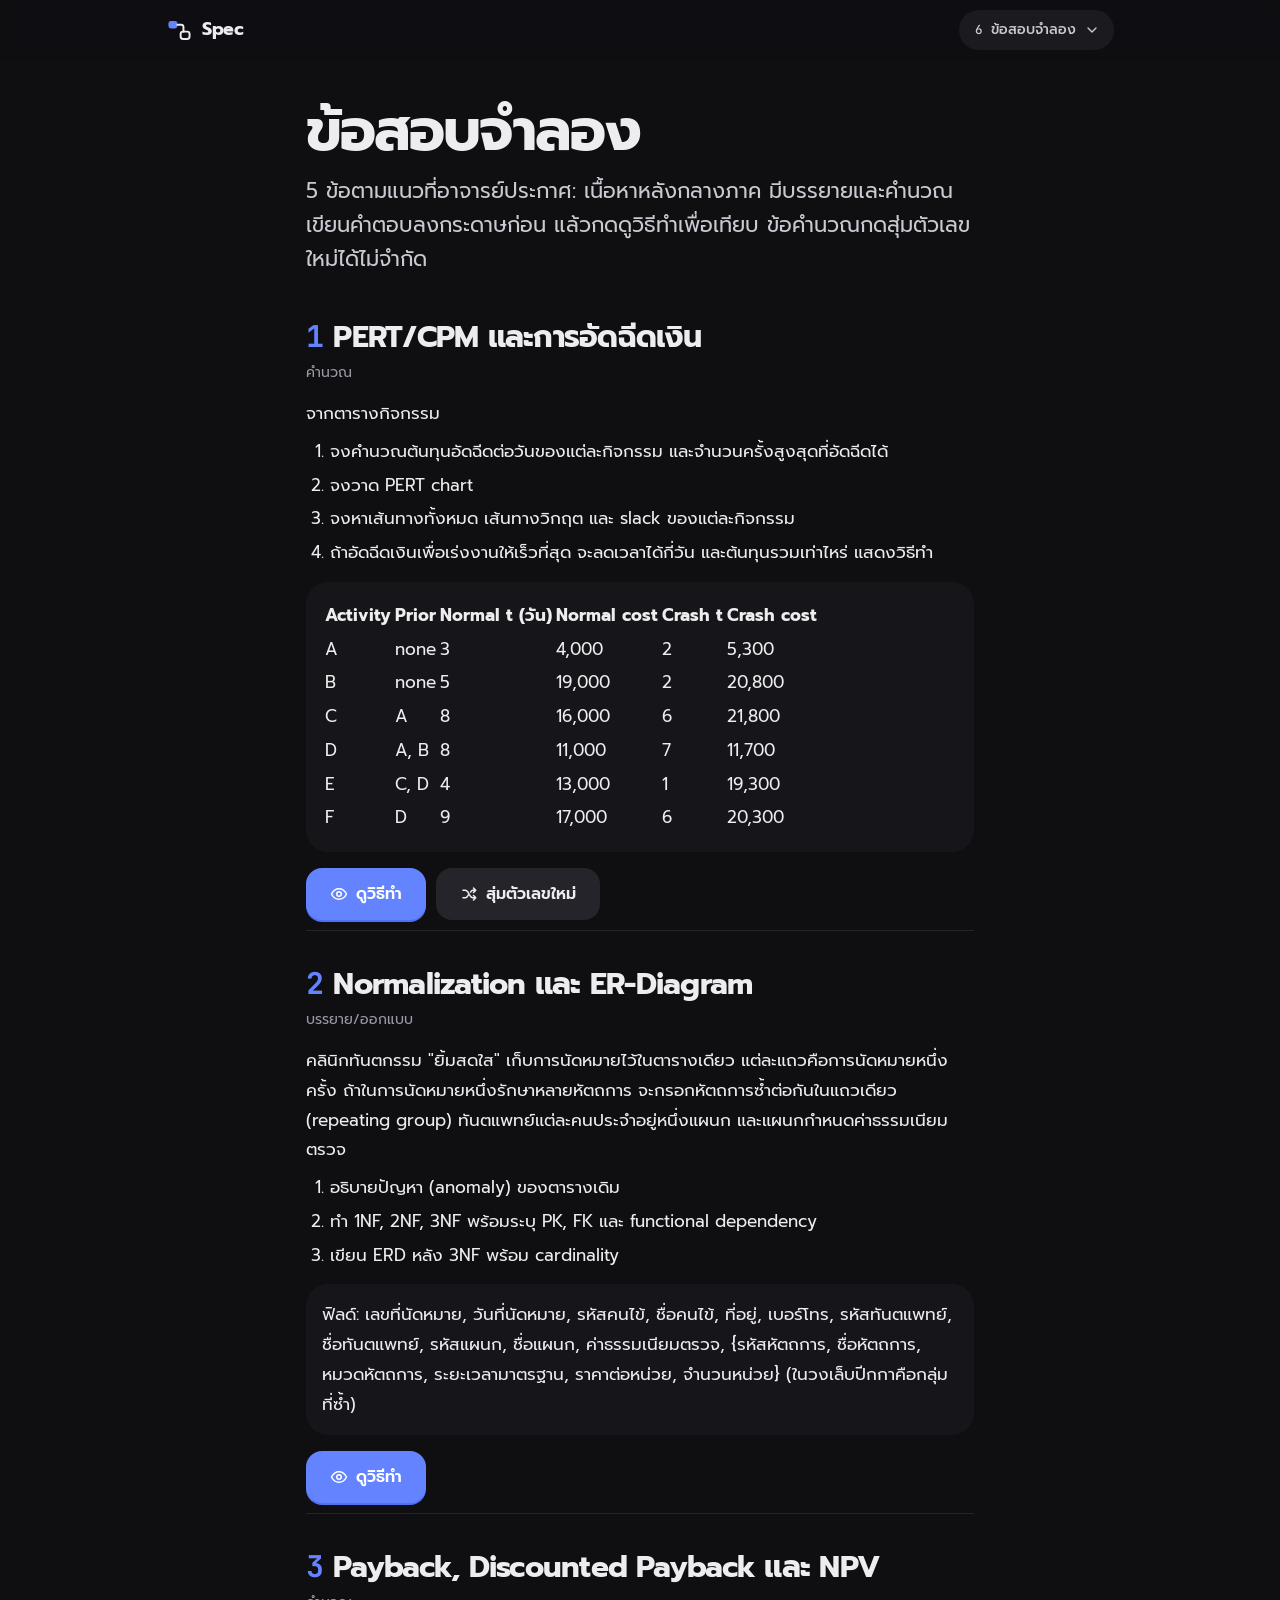
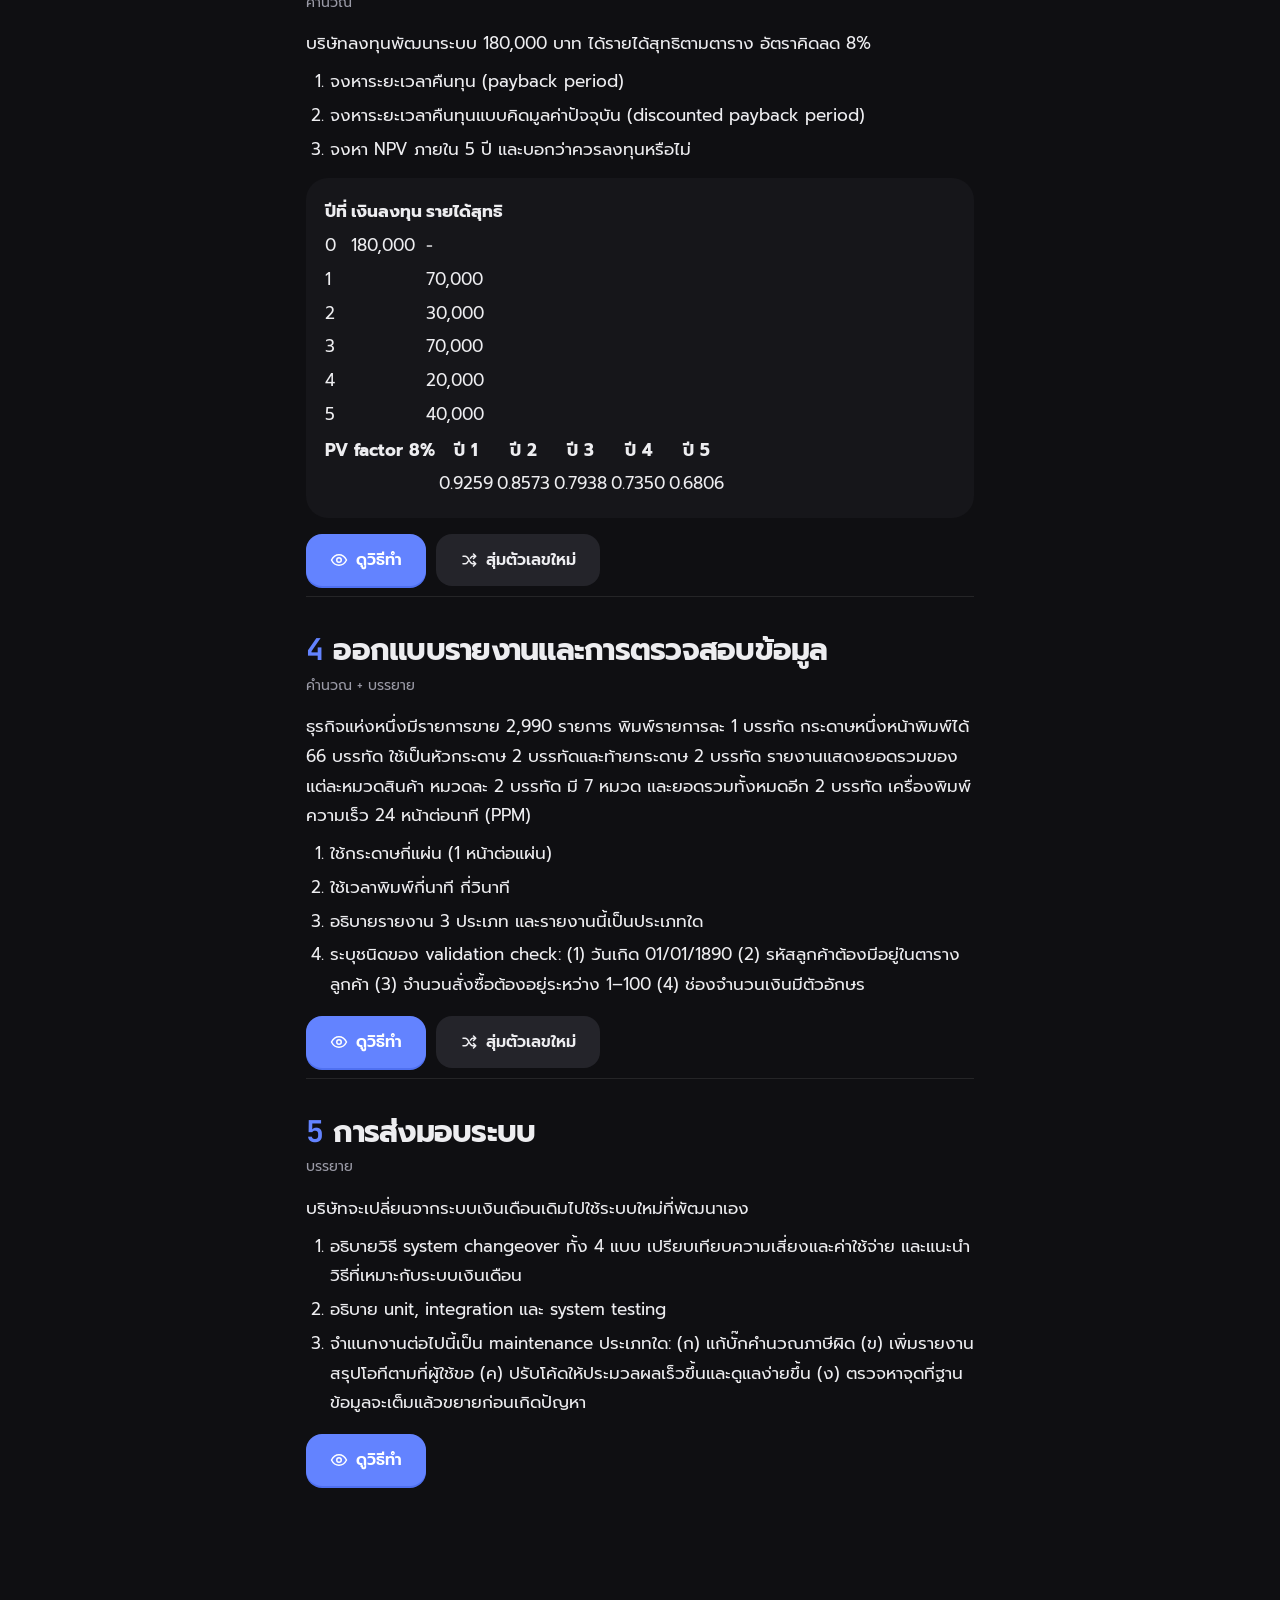
==== exam.html @ 09eeddda "Spec: SA&D final review site" ====
<!doctype html>
<html lang="th" data-theme="dark">
<head>
<meta charset="utf-8">
<link rel="icon" href="favicon.svg" type="image/svg+xml">
<meta name="viewport" content="width=device-width, initial-scale=1, viewport-fit=cover">
<title>ข้อสอบจำลอง | Spec</title>
<meta name="theme-color" content="#0F0F12">
<link rel="preconnect" href="https://fonts.googleapis.com">
<link rel="preconnect" href="https://fonts.gstatic.com" crossorigin>
<link rel="stylesheet" href="https://fonts.googleapis.com/css2?family=Prompt:wght@400;500;600;700&family=JetBrains+Mono:wght@400;500;600;700&display=swap">
<link rel="stylesheet" href="assets/core.css">
<link rel="stylesheet" href="assets/plan.css">
<style>
  .xq { max-width: var(--col); margin: 0 auto; padding: 34px 0 10px; border-top: 1px solid var(--line); }
  .xq:first-of-type { border-top: 0; }
  .xq h2 { font-size: clamp(24px, 4vw, 30px); letter-spacing: -.025em; margin: 0 0 4px; line-height: 1.25; }
  .xq h2 .num { color: var(--accent); font-family: var(--mono); margin-right: 10px; }
  .xq .pts { color: var(--muted); font-size: 14px; }
  .xq .prompt { font-size: 17px; line-height: 1.75; margin: 14px 0; }
  .xq .prompt ol { padding-left: 1.4em; margin: 8px 0; } .xq .prompt li { margin: 4px 0; }
  .xq .given { background: var(--band); border-radius: 22px; padding: 16px; margin: 14px 0; }
  .xq .bar2 { display: flex; flex-wrap: wrap; gap: 10px; margin-top: 16px; }
  .xq .work .ln.h { color: var(--accent); font-weight: 700; margin-top: 8px; }
</style>
</head>
<body>
<main class="col">
  <header class="head">
    <h1>ข้อสอบจำลอง</h1>
    <p class="lede">5 ข้อตามแนวที่อาจารย์ประกาศ: เนื้อหาหลังกลางภาค มีบรรยายและคำนวณ เขียนคำตอบลงกระดาษก่อน แล้วกดดูวิธีทำเพื่อเทียบ ข้อคำนวณกดสุ่มตัวเลขใหม่ได้ไม่จำกัด</p>
  </header>
  <div id="qs"></div>
</main>
<script src="assets/core.js"></script>
<script src="exam.js"></script>
</body>
</html>
---- assets/core.css ----
/* Hop: shared design system. One reading column, figures on a soft band, colour = meaning (each concept keeps one hue everywhere). */
:root {
  --bg: #FBFBFA; --surface: #F1F1EF; --surface-2: #E7E7E4; --band: #F3F3F1; --ink: #141418; --ink-2: #3B3B44; --muted: #6E6E78; --line: rgba(20,20,24,.10); --line-2: rgba(20,20,24,.18);
  --accent: #2F5BEA; --accent-press: #2549C4; --on-accent: #fff; --accent-soft: rgba(47,91,234,.12);
  /* meaning colours: net/blue, sub/amber, host/green, violet, rose, teal */
  --c-blue: #2F5BEA;  --c-blue-s: #E3EAFD;
  --c-amber: #C76A00; --c-amber-s: #FCEBD6;
  --c-green: #12855A; --c-green-s: #DCF2E7;
  --c-violet: #7A45D8; --c-violet-s: #EEE5FC;
  --c-rose: #D0344F; --c-rose-s: #FCE3E7;
  --c-teal: #0C7F91; --c-teal-s: #D9F0F3;
  --good: #12855A; --good-soft: #DCF2E7; --bad: #C2331D; --bad-soft: #FCE6E1;
  --font: "Prompt", "Noto Sans Thai", "Leelawadee UI", system-ui, sans-serif;
  --mono: "JetBrains Mono", ui-monospace, "SF Mono", Consolas, monospace;
  --ease: cubic-bezier(.23,1,.32,1); --ease-io: cubic-bezier(.77,0,.175,1); --drawer: cubic-bezier(.32,.72,0,1);
  --col: 700px; --wide: 980px; --r: 20px;
  color-scheme: light;
}
:root:not([data-theme="light"]) {
  --bg: #0F0F12; --surface: #1A1A1F; --surface-2: #24242A; --band: #16161A; --ink: #EDEDF0; --ink-2: #C9C9D1; --muted: #9A9AA6; --line: rgba(255,255,255,.09); --line-2: rgba(255,255,255,.18);
  --accent: #6383FF; --accent-press: #4F70F0; --accent-soft: rgba(99,131,255,.16);
  --c-blue: #7593FF;  --c-blue-s: rgba(117,147,255,.16);
  --c-amber: #F2A33C; --c-amber-s: rgba(242,163,60,.16);
  --c-green: #4CCB8E; --c-green-s: rgba(76,203,142,.15);
  --c-violet: #B08CFF; --c-violet-s: rgba(176,140,255,.16);
  --c-rose: #FF7C92; --c-rose-s: rgba(255,124,146,.15);
  --c-teal: #45C6D8; --c-teal-s: rgba(69,198,216,.15);
  --good: #4CCB8E; --good-soft: rgba(76,203,142,.14); --bad: #F2846F; --bad-soft: rgba(242,132,111,.14);
  color-scheme: dark; }
:root[data-theme="dark"] {
  --bg: #0F0F12; --surface: #1A1A1F; --surface-2: #24242A; --band: #16161A; --ink: #EDEDF0; --ink-2: #C9C9D1; --muted: #9A9AA6; --line: rgba(255,255,255,.09); --line-2: rgba(255,255,255,.18);
  --accent: #6383FF; --accent-press: #4F70F0; --accent-soft: rgba(99,131,255,.16);
  --c-blue: #7593FF;  --c-blue-s: rgba(117,147,255,.16);
  --c-amber: #F2A33C; --c-amber-s: rgba(242,163,60,.16);
  --c-green: #4CCB8E; --c-green-s: rgba(76,203,142,.15);
  --c-violet: #B08CFF; --c-violet-s: rgba(176,140,255,.16);
  --c-rose: #FF7C92; --c-rose-s: rgba(255,124,146,.15);
  --c-teal: #45C6D8; --c-teal-s: rgba(69,198,216,.15);
  --good: #4CCB8E; --good-soft: rgba(76,203,142,.14); --bad: #F2846F; --bad-soft: rgba(242,132,111,.14);
  color-scheme: dark; }

* { box-sizing: border-box; }
html { -webkit-tap-highlight-color: transparent; -webkit-text-size-adjust: 100%; scroll-padding-top: 76px; }
body { margin: 0; background: var(--bg); color: var(--ink); font: 400 17px/1.75 var(--font); overflow-x: hidden; }
button { font: inherit; color: inherit; background: none; border: 0; padding: 0; cursor: pointer; -webkit-user-select: none; user-select: none; touch-action: manipulation; }
a { color: var(--accent); text-decoration: none; }
:focus-visible { outline: 2px solid var(--accent); outline-offset: 2px; border-radius: 8px; }
[hidden] { display: none !important; }
b, strong { font-weight: 600; }
.mono, code { font-family: var(--mono); font-size: .9em; }
code { background: var(--surface); padding: .1em .4em; border-radius: 6px; }
svg text { font-family: var(--font); }

/* top bar */
.bar { position: sticky; top: 0; z-index: 30; background: color-mix(in srgb, var(--bg) 84%, transparent); backdrop-filter: saturate(170%) blur(16px); -webkit-backdrop-filter: saturate(170%) blur(16px); border-bottom: 1px solid transparent; transition: border-color 200ms ease; padding-top: env(safe-area-inset-top, 0px); }
.bar.scrolled { border-bottom-color: var(--line); }
.bar-in { max-width: var(--wide); margin: 0 auto; height: 60px; padding: 0 16px; display: flex; align-items: center; gap: 10px; }
.brand { display: flex; align-items: center; gap: 10px; font-weight: 700; font-size: 18px; letter-spacing: -.02em; color: var(--ink); margin-right: auto; }
.brand svg { width: 26px; height: 26px; }
.chap-pill { height: 40px; padding: 0 14px 0 16px; border-radius: 999px; background: var(--surface); font-size: 14px; font-weight: 500; display: inline-flex; align-items: center; gap: 8px; color: var(--ink-2); }
.chap-pill svg { width: 16px; height: 16px; }
.iconbtn { width: 40px; height: 40px; border-radius: 999px; display: grid; place-items: center; color: var(--muted); flex: none; }
.iconbtn svg { width: 20px; height: 20px; }
.progress { position: absolute; left: 0; bottom: -1px; height: 2px; background: var(--accent); width: 0; transform-origin: left; }

/* chapter menu (drops from bar) */
.menu { position: fixed; inset: 0; z-index: 40; pointer-events: none; }
.menu .scrim { position: absolute; inset: 0; background: rgba(10,10,14,.32); opacity: 0; transition: opacity 220ms ease; }
.menu .panel { position: absolute; right: max(16px, calc((100vw - var(--wide)) / 2 + 16px)); top: calc(env(safe-area-inset-top, 0px) + 64px); width: min(380px, calc(100vw - 32px)); background: var(--bg); border-radius: 22px; padding: 8px; box-shadow: 0 24px 60px rgba(0,0,0,.18), 0 0 0 1px var(--line); transform-origin: top right; transform: scale(.96) translateY(-6px); opacity: 0; transition: transform 220ms var(--ease), opacity 160ms ease; max-height: calc(100vh - 90px); overflow: auto; }
.menu.open { pointer-events: auto; }
.menu.open .scrim { opacity: 1; }
.menu.open .panel { transform: none; opacity: 1; }
.menu a { display: grid; grid-template-columns: 36px 1fr; gap: 12px; align-items: center; padding: 10px 12px; border-radius: 14px; color: var(--ink); }
.menu a .n { width: 36px; height: 36px; border-radius: 11px; display: grid; place-items: center; font: 600 14px var(--mono); background: var(--surface); color: var(--ink-2); }
.menu a .t { font-weight: 600; font-size: 15px; line-height: 1.3; }
.menu a .s { font-size: 13px; color: var(--muted); line-height: 1.35; }
.menu a[aria-current="page"] { background: var(--accent-soft); }
.menu a[aria-current="page"] .n { background: var(--accent); color: #fff; }
@media (hover: hover) and (pointer: fine) { .menu a:hover { background: var(--surface); } .iconbtn:hover { background: var(--surface); color: var(--ink); } }

/* page */
main { padding: 0 16px 160px; }
.col { max-width: var(--col); margin-left: auto; margin-right: auto; }
.wide { max-width: var(--wide); margin-left: auto; margin-right: auto; }
.head { padding: 40px 0 8px; }
.head h1 { font-size: clamp(36px, 7vw, 58px); line-height: 1.04; letter-spacing: -.035em; margin: 0 0 14px; font-weight: 700; text-wrap: balance; }
.head .lede { font-size: clamp(18px, 2.4vw, 21px); line-height: 1.6; color: var(--ink-2); margin: 0; max-width: 36em; text-wrap: pretty; }

section.idea { padding: 56px 0 8px; }
section.idea + section.idea { border-top: 1px solid var(--line); margin-top: 48px; }
.idea h2 { font-size: clamp(26px, 4.4vw, 34px); line-height: 1.18; letter-spacing: -.025em; margin: 0 0 6px; font-weight: 700; text-wrap: balance; }
.idea h2 .en { display: block; font: 500 15px/1.4 var(--mono); color: var(--muted); letter-spacing: 0; margin-top: 6px; }
.idea p { margin: 14px 0; text-wrap: pretty; }
.idea .key { font-size: clamp(20px, 2.8vw, 23px); line-height: 1.55; font-weight: 500; color: var(--ink); margin: 18px 0; letter-spacing: -.01em; }
.idea ul, .idea ol { padding-left: 1.3em; margin: 12px 0; }
.idea li { margin: 6px 0; }
.idea h3 { font-size: 20px; letter-spacing: -.015em; margin: 32px 0 4px; }

/* inline concept term: dotted underline in its meaning colour, tap opens the concept sheet */
.term { display: inline; font-weight: 600; color: var(--tc, var(--ink)); background: linear-gradient(to right, currentColor 40%, transparent 0) left bottom / 5px 1.5px repeat-x; padding-bottom: 1px; border-radius: 3px; cursor: pointer; -webkit-user-select: text; user-select: text; text-align: inherit; line-height: inherit; }
.term:active { background-color: var(--tcs, var(--surface)); }
@media (hover: hover) and (pointer: fine) { .term:hover { background-color: var(--tcs, var(--surface)); } }
.t-blue { --tc: var(--c-blue); --tcs: var(--c-blue-s); } .t-amber { --tc: var(--c-amber); --tcs: var(--c-amber-s); } .t-green { --tc: var(--c-green); --tcs: var(--c-green-s); }
.t-violet { --tc: var(--c-violet); --tcs: var(--c-violet-s); } .t-rose { --tc: var(--c-rose); --tcs: var(--c-rose-s); } .t-teal { --tc: var(--c-teal); --tcs: var(--c-teal-s); } .t-ink { --tc: var(--ink); --tcs: var(--surface); }

/* key formula: large, tokens coloured + tappable, left accent rule */
.eq { margin: 26px 0; padding: 6px 0 6px 20px; border-left: 3px solid var(--accent); font: 500 clamp(21px, 3.6vw, 28px)/1.5 var(--mono); letter-spacing: -.01em; overflow-x: auto; scrollbar-width: none; }
.eq::-webkit-scrollbar { display: none; }
.eq .tok { font: inherit; color: var(--tc); padding: 0 .12em; border-radius: 8px; background: var(--tcs); white-space: nowrap; }
.eq .op { color: var(--muted); }
.legend { display: grid; gap: 8px; margin: -8px 0 24px 23px; }
.legend button { display: grid; grid-template-columns: auto 1fr; gap: 12px; align-items: baseline; text-align: left; font-size: 15px; line-height: 1.5; color: var(--ink-2); }
.legend button b { font: 600 15px var(--mono); color: var(--tc); min-width: 3.2em; }

/* figure band */
.fig { margin: 30px auto; background: var(--band); border-radius: 28px; padding: 22px; position: relative; max-width: var(--wide); }
.fig.in-col { max-width: var(--col); }
.fig svg { display: block; width: 100%; height: auto; overflow: visible; }
.fig .ctrls { display: flex; flex-wrap: wrap; gap: 10px 14px; align-items: center; margin-top: 16px; }
.fig .readout { font: 500 15px/1.6 var(--mono); color: var(--ink-2); }
.fig .say { font-size: 17px; line-height: 1.6; margin: 14px 2px 0; min-height: 3.2em; color: var(--ink); text-wrap: pretty; }
.fig .say b { color: var(--tc, var(--ink)); }
.idea .fig:not(.in-col) { width: min(var(--wide), calc(100vw - 32px)); margin-left: calc((100% - min(var(--wide), 100vw - 32px)) / 2); }
@media (max-width: 560px) { .fig, .idea .fig:not(.in-col) { width: auto; margin-left: -16px; margin-right: -16px; border-radius: 0; padding: 18px 16px; } }

/* controls */
.btn { height: 52px; padding: 0 24px; border-radius: 16px; font-weight: 600; font-size: 16px; background: var(--surface-2); display: inline-flex; align-items: center; justify-content: center; gap: 8px; transition: transform 140ms var(--ease), background-color 160ms ease; }
.btn:active { transform: scale(.97); }
.btn svg { width: 18px; height: 18px; flex: none; }
.btn { white-space: nowrap; }
.btn.primary { background: var(--accent); color: var(--on-accent); box-shadow: 0 2px 0 var(--accent-press); }
.btn.small { height: 42px; padding: 0 16px; font-size: 14px; border-radius: 13px; }
.btn.ghost { background: transparent; color: var(--muted); }
.btn[disabled] { opacity: .4; pointer-events: none; }
.seg { display: inline-flex; background: var(--surface-2); border-radius: 14px; padding: 4px; gap: 2px; position: relative; }
.seg button { height: 38px; padding: 0 14px; border-radius: 10px; font-size: 14px; font-weight: 600; color: var(--muted); transition: color 160ms ease, background-color 160ms ease; white-space: nowrap; }
.seg button[aria-pressed="true"] { background: var(--bg); color: var(--ink); box-shadow: 0 1px 3px rgba(0,0,0,.08); }
.slider { -webkit-appearance: none; appearance: none; height: 44px; background: transparent; flex: 1; min-width: 160px; touch-action: pan-y; --p: 50%; }
.slider::-webkit-slider-runnable-track { height: 8px; border-radius: 99px; background: linear-gradient(to right, var(--accent) var(--p), var(--surface-2) var(--p)); }
.slider::-moz-range-track { height: 8px; border-radius: 99px; background: linear-gradient(to right, var(--accent) var(--p), var(--surface-2) var(--p)); }
.slider::-webkit-slider-thumb { -webkit-appearance: none; width: 30px; height: 30px; margin-top: -11px; border-radius: 50%; background: #fff; box-shadow: 0 1px 4px rgba(0,0,0,.25), 0 0 0 1px rgba(0,0,0,.05); }
.slider::-moz-range-thumb { width: 30px; height: 30px; border: 0; border-radius: 50%; background: #fff; box-shadow: 0 1px 4px rgba(0,0,0,.25); }
.field { height: 50px; border-radius: 14px; border: 1.5px solid var(--line-2); background: var(--bg); padding: 0 14px; font: 500 17px var(--mono); color: var(--ink); width: 100%; min-width: 0; transition: border-color 150ms ease, background-color 150ms ease; }
.field:focus { outline: none; border-color: var(--accent); }
.field.ok { border-color: var(--good); background: var(--good-soft); }
.field.no { border-color: var(--bad); background: var(--bad-soft); }

/* scrubber: a timeline whose stops are named events, drag or play */
.scrub { margin-top: 18px; user-select: none; -webkit-user-select: none; }
.scrub .row { display: flex; align-items: center; gap: 14px; }
.scrub .play { width: 48px; height: 48px; border-radius: 50%; background: var(--ink); color: var(--bg); display: grid; place-items: center; flex: none; transition: transform 140ms var(--ease); }
.scrub .play:active { transform: scale(.94); }
.scrub .play svg { width: 18px; height: 18px; }
.scrub .track { position: relative; flex: 1; height: 48px; touch-action: none; cursor: pointer; }
.scrub .rail { position: absolute; left: 0; right: 0; top: 50%; height: 6px; margin-top: -3px; border-radius: 99px; background: var(--surface-2); }
.scrub .fill { position: absolute; left: 0; top: 50%; height: 6px; margin-top: -3px; border-radius: 99px; background: var(--ink); width: 0; }
.scrub .stop { position: absolute; top: 50%; width: 12px; height: 12px; margin: -6px 0 0 -6px; border-radius: 50%; background: var(--bg); box-shadow: inset 0 0 0 2px var(--line-2); transition: box-shadow 160ms ease, background-color 160ms ease; }
.scrub .stop.past { background: var(--ink); box-shadow: none; }
.scrub .knob { position: absolute; top: 50%; width: 26px; height: 26px; margin: -13px 0 0 -13px; border-radius: 50%; background: var(--bg); box-shadow: 0 0 0 3px var(--ink), 0 4px 10px rgba(0,0,0,.18); }
.scrub .label { margin-top: 6px; font-size: 15px; font-weight: 600; color: var(--ink); min-height: 1.6em; display: flex; gap: 10px; align-items: baseline; }
.scrub .label .k { font: 500 13px var(--mono); color: var(--muted); }

/* MCQ check */
.check { margin: 40px 0 8px; padding-top: 28px; border-top: 1px solid var(--line); }
.check .q { font-size: 19px; font-weight: 600; line-height: 1.5; margin: 0 0 16px; letter-spacing: -.01em; text-wrap: pretty; }
.check .opts { display: grid; gap: 10px; }
.tile { display: grid; grid-template-columns: 40px 1fr; gap: 14px; align-items: center; text-align: left; padding: 12px 16px 12px 12px; border-radius: 18px; background: var(--bg); box-shadow: inset 0 0 0 1.5px var(--line-2); font-size: 16px; line-height: 1.5; min-height: 64px; transition: transform 140ms var(--ease), box-shadow 160ms ease, background-color 160ms ease; }
.tile:active { transform: scale(.985); }
.tile .L { width: 40px; height: 40px; border-radius: 12px; display: grid; place-items: center; font: 600 16px var(--mono); background: var(--surface); color: var(--ink-2); transition: background-color 160ms ease, color 160ms ease; }
.tile.right { background: var(--good-soft); box-shadow: inset 0 0 0 2px var(--good); }
.tile.right .L { background: var(--good); color: #fff; }
.tile.wrong { background: var(--bad-soft); box-shadow: inset 0 0 0 2px var(--bad); }
.tile.wrong .L { background: var(--bad); color: #fff; }
.tile.dim { opacity: .5; }
@media (hover: hover) and (pointer: fine) { .tile:hover { box-shadow: inset 0 0 0 1.5px var(--muted); } }
.fb { margin-top: 14px; padding: 16px 18px; border-radius: 18px; font-size: 16px; line-height: 1.65; }
.fb.good { background: var(--good-soft); } .fb.bad { background: var(--bad-soft); }
.fb .h { font-weight: 700; margin-bottom: 2px; }
.fb.good .h { color: var(--good); } .fb.bad .h { color: var(--bad); }
.fb { animation: rise 260ms var(--ease); }
@keyframes rise { from { opacity: 0; transform: translateY(6px); } to { opacity: 1; transform: none; } }

/* exam drill */
.drill { margin: 34px auto 0; max-width: var(--wide); background: var(--surface); border-radius: 28px; padding: 26px 22px; }
.drill h3 { margin: 0 0 4px; font-size: 22px; letter-spacing: -.02em; }
.drill .prompt { font-size: 17px; line-height: 1.7; margin: 10px 0 18px; }
.drill .bar2 { display: flex; flex-wrap: wrap; gap: 10px; margin-top: 18px; }
.drill table { width: 100%; border-collapse: collapse; font-size: 15px; }
.drill th { text-align: left; font-weight: 600; font-size: 13px; color: var(--muted); padding: 6px 8px; white-space: nowrap; }
.drill td { padding: 5px 4px; vertical-align: middle; }
.drill .tblwrap { overflow-x: auto; margin: 0 -6px; padding: 0 6px; }
.work { margin-top: 20px; display: grid; gap: 4px; }
.work .ln { font: 500 15px/1.7 var(--mono); padding: 6px 12px; border-radius: 10px; opacity: 0; transform: translateY(4px); transition: opacity 260ms ease, transform 260ms var(--ease), background-color 200ms ease; white-space: pre-wrap; overflow-wrap: anywhere; }
.work .ln.on { opacity: 1; transform: none; }
.work .ln.note { font-family: var(--font); font-size: 15px; color: var(--muted); }
.work .ln.hl { background: var(--bg); }
@media (max-width: 560px) { .drill { margin-left: -16px; margin-right: -16px; border-radius: 0; padding: 22px 16px; } }

/* concept sheet: bottom sheet with its own drill-down stack */
.sheet { position: fixed; inset: 0; z-index: 50; pointer-events: none; }
.sheet .scrim { position: absolute; inset: 0; background: rgba(10,10,14,.38); opacity: 0; transition: opacity 240ms ease; }
.sheet .card { position: absolute; left: 50%; bottom: 0; width: min(680px, 100vw); max-height: 86vh; transform: translate(-50%, 100%); background: var(--bg); border-radius: 28px 28px 0 0; box-shadow: 0 -10px 40px rgba(0,0,0,.18); transition: transform 380ms var(--drawer); display: flex; flex-direction: column; padding-bottom: env(safe-area-inset-bottom, 0px); }
.sheet.open { pointer-events: auto; }
.sheet.open .scrim { opacity: 1; }
.sheet.open .card { transform: translate(-50%, 0); }
.sheet .grab { height: 28px; flex: none; display: grid; place-items: center; touch-action: none; cursor: grab; }
.sheet .grab::before { content: ""; width: 44px; height: 5px; border-radius: 9px; background: var(--surface-2); }
.sheet .top { display: flex; align-items: center; gap: 8px; padding: 0 16px 4px 12px; flex: none; }
.sheet .crumbs { display: flex; gap: 4px; align-items: center; overflow-x: auto; scrollbar-width: none; flex: 1; font-size: 13px; color: var(--muted); }
.sheet .crumbs::-webkit-scrollbar { display: none; }
.sheet .crumbs button { white-space: nowrap; padding: 6px 8px; border-radius: 8px; color: var(--muted); }
.sheet .crumbs button:last-child { color: var(--ink); font-weight: 600; }
.sheet .crumbs i { font-style: normal; opacity: .5; }
.sheet .body { overflow-y: auto; padding: 4px 24px 32px; overscroll-behavior: contain; -webkit-overflow-scrolling: touch; }
.sheet .pane { animation: pane 280ms var(--ease); }
.sheet .pane.back { animation-name: paneback; }
@keyframes pane { from { opacity: 0; transform: translateX(18px); } to { opacity: 1; transform: none; } }
@keyframes paneback { from { opacity: 0; transform: translateX(-18px); } to { opacity: 1; transform: none; } }
.sheet h2 { font-size: 28px; line-height: 1.2; letter-spacing: -.025em; margin: 6px 0 2px; color: var(--tc, var(--ink)); }
.sheet .en { font: 500 14px var(--mono); color: var(--muted); }
.sheet .short { font-size: 20px; line-height: 1.55; font-weight: 500; margin: 14px 0 10px; letter-spacing: -.01em; }
.sheet .more { font-size: 16px; line-height: 1.75; color: var(--ink-2); }
.sheet .more p { margin: 10px 0; }
.sheet .viz { margin: 18px 0; background: var(--band); border-radius: 20px; padding: 16px; }
.sheet .viz svg { display: block; width: 100%; height: auto; }
.sheet .parts { margin-top: 22px; }
.sheet .parts .h { font-size: 13px; font-weight: 600; color: var(--muted); margin-bottom: 8px; }
.sheet .parts .list { display: grid; gap: 8px; }
.sheet .part { display: grid; grid-template-columns: 10px 1fr 20px; gap: 14px; align-items: center; text-align: left; padding: 14px 14px 14px 16px; border-radius: 16px; background: var(--surface); transition: transform 140ms var(--ease), background-color 160ms ease; }
.sheet .part:active { transform: scale(.985); }
.sheet .part .dot { width: 10px; height: 10px; border-radius: 50%; background: var(--tc, var(--ink)); }
.sheet .part .t { font-weight: 600; font-size: 16px; line-height: 1.35; }
.sheet .part .s { font-size: 14px; color: var(--muted); line-height: 1.45; }
.sheet .part svg { width: 18px; height: 18px; color: var(--muted); }
@media (min-width: 1100px) {
  .sheet .card { left: auto; right: 24px; bottom: 24px; top: 24px; max-height: none; width: 460px; border-radius: 28px; transform: translateX(calc(100% + 40px)); }
  .sheet.open .card { transform: none; }
  .sheet .grab { display: none; }
  .sheet .top { padding-top: 14px; }
}

/* map: chapter hero diagram whose parts are buttons */
.map { position: relative; }
.map .hot { cursor: pointer; }
.map .hot .ring { fill: none; stroke: var(--tc, var(--accent)); stroke-width: 2; opacity: 0; transition: opacity 180ms ease; }
.map .hot:hover .ring, .map .hot:focus-visible .ring, .map .hot.on .ring { opacity: 1; }
.map .hot:focus { outline: none; }
.pulse { animation: pulse 2.4s var(--ease) infinite; transform-box: fill-box; transform-origin: center; }
@keyframes pulse { 0% { opacity: .55; transform: scale(1); } 70%, 100% { opacity: 0; transform: scale(1.9); } }

/* chapter end */
.next { margin: 64px auto 0; max-width: var(--col); display: block; padding: 24px 26px; border-radius: 24px; background: var(--ink); color: var(--bg); transition: transform 160ms var(--ease); }
.next:active { transform: scale(.985); }
.next .s { font-size: 14px; opacity: .65; }
.next .t { font-size: 24px; font-weight: 700; letter-spacing: -.02em; display: flex; justify-content: space-between; align-items: center; gap: 12px; }
.next svg { width: 26px; height: 26px; }

.toast { position: fixed; left: 50%; bottom: calc(24px + env(safe-area-inset-bottom, 0px)); transform: translate(-50%, 20px); opacity: 0; background: var(--ink); color: var(--bg); padding: 12px 18px; border-radius: 14px; font-size: 15px; z-index: 60; transition: transform 240ms var(--ease), opacity 200ms ease; pointer-events: none; }
.toast.on { transform: translate(-50%, 0); opacity: 1; }

/* section numbers n.m / n.m.k */
.idea h2 .num { font: 800 .82em var(--mono); color: var(--accent); margin-right: .45em; letter-spacing: -.02em; }
.idea h3 .num { font: 800 .88em var(--mono); color: var(--accent); margin-right: .5em; }
.menu .toc { display: grid; gap: 1px; padding: 2px 0 10px 56px; }
.menu .toc a { display: flex; gap: 10px; align-items: baseline; padding: 7px 12px; border-radius: 10px; font-size: 14px; line-height: 1.4; color: var(--ink-2); }
.menu .toc a b { font: 800 13px var(--mono); color: var(--accent); flex: none; min-width: 2.4em; }

/* ---- Spec additions ---- */
.mode.seg { padding: 3px; border-radius: 13px; }
.mode.seg a { height: 34px; padding: 0 14px; border-radius: 10px; font-size: 14px; font-weight: 600; color: var(--muted); display: inline-flex; align-items: center; transition: color 160ms ease, background-color 160ms ease; }
.mode.seg a[aria-pressed="true"] { background: var(--accent); color: var(--on-accent); }
.menu .panel a.sheet-link .n svg { width: 20px; height: 20px; }
.menu .panel a.sheet-link { margin-bottom: 8px; }

/* practice */
.qz { max-width: var(--col); margin: 18px auto 60px; }
.qz.in { animation: qzIn 380ms var(--ease) both; }
@keyframes qzIn { from { opacity: 0; transform: translateY(14px); } to { opacity: 1; transform: none; } }
.qz-top { display: flex; align-items: center; gap: 14px; color: var(--muted); font-size: 14px; margin-bottom: 18px; }
.qz-dots { display: flex; gap: 4px; flex: 1; flex-wrap: wrap; }
.qz-dots i { height: 5px; flex: 1; min-width: 6px; max-width: 34px; border-radius: 3px; background: var(--surface-2); transition: background-color 300ms ease; }
.qz-dots i.done { background: var(--accent); opacity: .55; }
.qz-dots i.now { background: var(--accent); }
.qz-q { font-size: clamp(20px, 3vw, 24px); line-height: 1.6; font-weight: 500; letter-spacing: -.01em; text-wrap: pretty; }
.qz-q table, .qz-fig table { border-collapse: collapse; font: 500 15px/1.5 var(--mono); margin: 14px 0; }
.qz-q td, .qz-q th, .qz-fig td, .qz-fig th { padding: 6px 12px; border-bottom: 1px solid var(--line); text-align: right; }
.qz-q th, .qz-fig th { color: var(--muted); font-weight: 500; }
.qz-fig { background: var(--band); border-radius: 22px; padding: 16px; margin: 18px 0; overflow-x: auto; }
.qz-fig svg { display: block; width: 100%; height: auto; }
.qz-zone { margin-top: 22px; }
.qz-num { display: flex; gap: 10px; align-items: center; }
.qz-num .field { flex: 1; height: 56px; font-size: 20px; }
.qz-num .u { color: var(--muted); font-size: 15px; white-space: nowrap; }
.qz-num .btn { height: 56px; }
.qz-ans { margin-top: 12px; font-size: 17px; color: var(--ink-2); }
.qz-ans b { color: var(--good); font-size: 20px; }
.qz-fb { margin-top: 22px; border-radius: 22px; padding: 0 20px; max-height: 0; overflow: hidden; opacity: 0; transition: opacity 260ms ease; }
.qz-fb.on { max-height: none; opacity: 1; padding: 18px 20px 20px; }
.qz-fb.good { background: var(--good-soft); }
.qz-fb.bad { background: var(--bad-soft); }
.qz-fb .h { display: flex; align-items: center; gap: 8px; font-weight: 700; font-size: 19px; }
.qz-fb.good .h { color: var(--good); } .qz-fb.bad .h { color: var(--bad); }
.qz-fb .h svg { width: 22px; height: 22px; }
.qz-fb p { margin: 10px 0 0; font-size: 16px; line-height: 1.7; color: var(--ink); }
.qz-fb .btn.small { margin-top: 14px; }
.qz-work .work { margin-top: 12px; }
.qz-next { width: 100%; margin-top: 18px; height: 58px; font-size: 17px; }
.qz-end { text-align: center; padding: 40px 0; }
.qz-end .big { font-size: 72px; font-weight: 700; letter-spacing: -.04em; }
.qz-end .ctrls { justify-content: center; display: flex; gap: 10px; flex-wrap: wrap; }
.qz-chaps { display: flex; gap: 8px; overflow-x: auto; scrollbar-width: none; padding: 4px 0 8px; }
.qz-chaps a { flex: none; height: 42px; padding: 0 16px; border-radius: 999px; background: var(--surface); color: var(--ink-2); font-size: 14px; font-weight: 600; display: inline-flex; align-items: center; gap: 8px; }
.qz-chaps a[aria-current="page"] { background: var(--accent); color: var(--on-accent); }
@media (max-width: 520px) { .mode.seg a { padding: 0 11px; } .chap-pill { max-width: 46vw; overflow: hidden; } }
.chap-pill { white-space: nowrap; min-width: 0; }
.chap-pill .pt { overflow: hidden; text-overflow: ellipsis; min-width: 0; }
---- assets/plan.css ----
/* Chapter 1: networks, gantt morph, tables */
.net { display: block; width: 100%; height: auto; overflow: visible; }
.net .ed path { fill: none; stroke: var(--line-2); stroke-width: 2.4; transition: stroke 260ms ease, stroke-width 260ms ease, opacity 260ms ease; }
.net .ed polygon { fill: var(--line-2); transition: fill 260ms ease, opacity 260ms ease; }
.net .ed.dummy path { stroke-dasharray: 5 6; }
.net .ed .el { font: 600 14px var(--mono); fill: var(--c-amber); text-anchor: middle; dominant-baseline: middle; transition: fill 260ms ease; }
.net .ed .elbg { fill: var(--band); }
.net .ed.crit path { stroke: var(--c-rose); stroke-width: 3.2; } .net .ed.crit polygon { fill: var(--c-rose); }
.net .ed.hl path { stroke: var(--c-blue); stroke-width: 3.6; } .net .ed.hl polygon { fill: var(--c-blue); }
.net .ed.dim { opacity: .28; }
.net .nd rect, .net .nd circle.b { fill: var(--surface); stroke: var(--line-2); stroke-width: 2; transition: stroke 260ms ease, fill 260ms ease, opacity 260ms ease; }
.net .nd .id { font: 700 20px var(--font); fill: var(--ink); text-anchor: middle; dominant-baseline: middle; }
.net .nd .du { font: 600 14px var(--mono); fill: var(--c-amber); text-anchor: middle; dominant-baseline: middle; transition: fill 200ms ease; }
.net .nd .sb { font: 500 13px var(--mono); fill: var(--muted); text-anchor: middle; dominant-baseline: middle; }
.net .nd.ev .id { font-size: 17px; }
.net .nd.cap .id { font: 600 14px var(--font); fill: var(--muted); }
.net .nd.crit rect, .net .nd.crit circle.b { stroke: var(--c-rose); stroke-width: 2.6; }
.net .nd.hl rect, .net .nd.hl circle.b { stroke: var(--c-blue); fill: var(--c-blue-s); stroke-width: 2.6; }
.net .nd.dim { opacity: .35; }
.net .nd.tap { cursor: pointer; }
.net .nd.tap:active rect { fill: var(--surface-2); }
.net .nd.pop rect { animation: ndpop 420ms var(--ease); transform-box: fill-box; transform-origin: center; }
@keyframes ndpop { 0% { transform: scale(1); } 35% { transform: scale(1.12); } 100% { transform: scale(1); } }
.net .nd.done .du { fill: var(--muted); }
.net .slk { font: 600 13px var(--mono); }
.net .slk rect { fill: var(--c-green-s); stroke: none; }
.net .slk text { fill: var(--c-green); text-anchor: middle; dominant-baseline: middle; }
.net .hot { cursor: pointer; }

/* flow */
.flow { display: grid; grid-template-columns: 1fr auto 1fr auto 1fr; gap: 10px; align-items: stretch; }
.flow .stage { background: var(--surface); border-radius: 20px; padding: 16px; opacity: 0; transform: translateY(10px); transition: opacity 420ms ease, transform 520ms var(--ease); }
.flow.on .stage { opacity: 1; transform: none; }
.flow.on .stage:nth-of-type(2) { transition-delay: 160ms; } .flow.on .stage:nth-of-type(3) { transition-delay: 320ms; }
.flow .stage h4 { margin: 0 0 10px; font-size: 16px; font-weight: 700; }
.flow .stage .it { display: flex; align-items: center; gap: 10px; width: 100%; text-align: left; padding: 8px 10px; border-radius: 12px; font-size: 15px; line-height: 1.4; color: var(--ink-2); }
.flow .stage button.it:hover { background: var(--surface-2); }
.flow .stage .it i { width: 10px; height: 10px; border-radius: 50%; background: var(--tc, var(--muted)); flex: none; }
.flow .ar { align-self: center; color: var(--muted); }
.flow .ar svg { width: 24px; height: 24px; }
@media (max-width: 760px) { .flow { grid-template-columns: 1fr; } .flow .ar { justify-self: center; transform: rotate(90deg); } }

/* wbs tree */
.wbs { font-size: 16px; }
.wbs .row { display: flex; align-items: center; gap: 10px; }
.wbs .nodeb { display: inline-flex; align-items: center; gap: 8px; min-height: 44px; padding: 0 16px; border-radius: 14px; background: var(--surface); font-weight: 600; transition: background-color 200ms ease; }
.wbs .nodeb.root { background: var(--c-teal-s); color: var(--c-teal); font-size: 17px; }
.wbs .nodeb svg { width: 16px; height: 16px; transition: transform 300ms var(--ease); color: var(--muted); }
.wbs .open > .row .nodeb svg { transform: rotate(90deg); }
.wbs .leaf { display: inline-flex; align-items: center; min-height: 38px; padding: 0 14px; border-radius: 12px; background: var(--surface); color: var(--ink-2); font-size: 15px; }
.wbs .kids { display: grid; grid-template-rows: 0fr; transition: grid-template-rows 380ms var(--ease); margin-left: 22px; border-left: 2px solid var(--line-2); padding-left: 16px; }
.wbs .kids > div { overflow: hidden; display: flex; flex-direction: column; gap: 8px; }
.wbs .open > .kids { grid-template-rows: 1fr; }
.wbs .open > .kids > div { padding: 8px 0 4px; }
.wbs .lvl { display: flex; flex-direction: column; gap: 8px; }

/* gantt morph */
.morph .bar { transition: none; }
.morph .bar rect { fill: var(--c-teal-s); stroke: var(--c-teal); stroke-width: 2; }
.morph .bar text { font: 700 17px var(--font); fill: var(--ink); dominant-baseline: middle; text-anchor: middle; }
.morph .bar .bd { font: 600 13px var(--mono); fill: var(--c-amber); }
.morph .axis text { font: 500 12px var(--mono); fill: var(--muted); text-anchor: middle; }
.morph .axis line { stroke: var(--line); }

/* tables */
.tw { overflow-x: auto; scrollbar-width: thin; margin: 0 -4px; padding: 0 4px; }
table.t { border-collapse: collapse; width: 100%; font: 500 15px/1.4 var(--mono); }
table.t th { font: 600 13px var(--font); color: var(--muted); text-align: right; padding: 8px 10px; white-space: nowrap; border-bottom: 1px solid var(--line-2); }
table.t th:first-child, table.t td:first-child { text-align: left; }
table.t td { padding: 9px 10px; text-align: right; border-bottom: 1px solid var(--line); white-space: nowrap; transition: background-color 220ms ease, color 220ms ease, opacity 300ms ease; }
table.t tr.tap { cursor: pointer; }
table.t tr.tap:hover td { background: var(--surface); }
table.t tr.on td { background: var(--c-violet-s); }
table.t td.v { color: var(--c-violet); font-weight: 700; }
table.t td.a { color: var(--c-amber); font-weight: 700; }
table.t td.c, table.t td .c { color: var(--c-rose); font-weight: 700; }
table.t td.g { color: var(--c-green); font-weight: 700; }
table.t td.t2 { color: var(--c-teal); font-weight: 600; }
table.t td.mut { color: var(--muted); }
table.t td.hide, table.t th.hide { opacity: 0; }
table.t tr.used td { background: var(--c-teal-s); }
table.t tr.cur td { background: var(--c-amber-s); }
table.t tr.crit td:first-child { color: var(--c-rose); }
table.t tr.total td { border-top: 1px solid var(--line-2); font-weight: 700; }
table.t td.new { animation: cellin 520ms var(--ease); }
@keyframes cellin { from { background: var(--accent-soft); } to { background: transparent; } }

/* path chips + bars */
.chips { display: flex; flex-wrap: wrap; gap: 8px; margin-top: 14px; }
.pchip { height: 44px; padding: 0 16px; border-radius: 14px; background: var(--surface); font: 600 15px var(--mono); display: inline-flex; align-items: center; gap: 10px; transition: background-color 200ms ease, color 200ms ease; }
.pchip b { color: var(--muted); font-weight: 600; }
.pchip.crit b { color: var(--c-rose); }
.pchip[aria-pressed="true"] { background: var(--c-blue-s); color: var(--c-blue); }
.bars { display: grid; gap: 10px; margin-top: 16px; }
.pbar { display: grid; grid-template-columns: 54px 1fr 44px; gap: 10px; align-items: center; font: 600 14px var(--mono); }
.pbar .tr { height: 14px; border-radius: 7px; background: var(--surface-2); position: relative; overflow: hidden; }
.pbar .fl { position: absolute; inset: 0 auto 0 0; border-radius: 7px; background: var(--c-blue); transition: width 520ms var(--ease), background-color 260ms ease; }
.pbar.crit .fl { background: var(--c-rose); }
.pbar .n { text-align: right; transition: color 260ms ease; }
.pbar.crit .n { color: var(--c-rose); }
.stats { display: flex; flex-wrap: wrap; gap: 10px 28px; margin-top: 16px; }
.stat .k { font-size: 13px; color: var(--muted); }
.stat .v { font: 700 26px var(--mono); letter-spacing: -.02em; }
.stat .v.r { color: var(--c-rose); } .stat .v.p { color: var(--c-violet); }
.stat .v small { font-size: 14px; color: var(--muted); font-weight: 500; }
.sbx-say { min-height: 3.4em; }
.fig .say b.r { color: var(--c-rose); } .fig .say b.p { color: var(--c-violet); } .fig .say b.g { color: var(--c-green); } .fig .say b.a { color: var(--c-amber); } .fig .say b.b { color: var(--c-blue); } .fig .say b.t { color: var(--c-teal); }
@media (max-width: 520px) { table.t .nm { display: none; } }
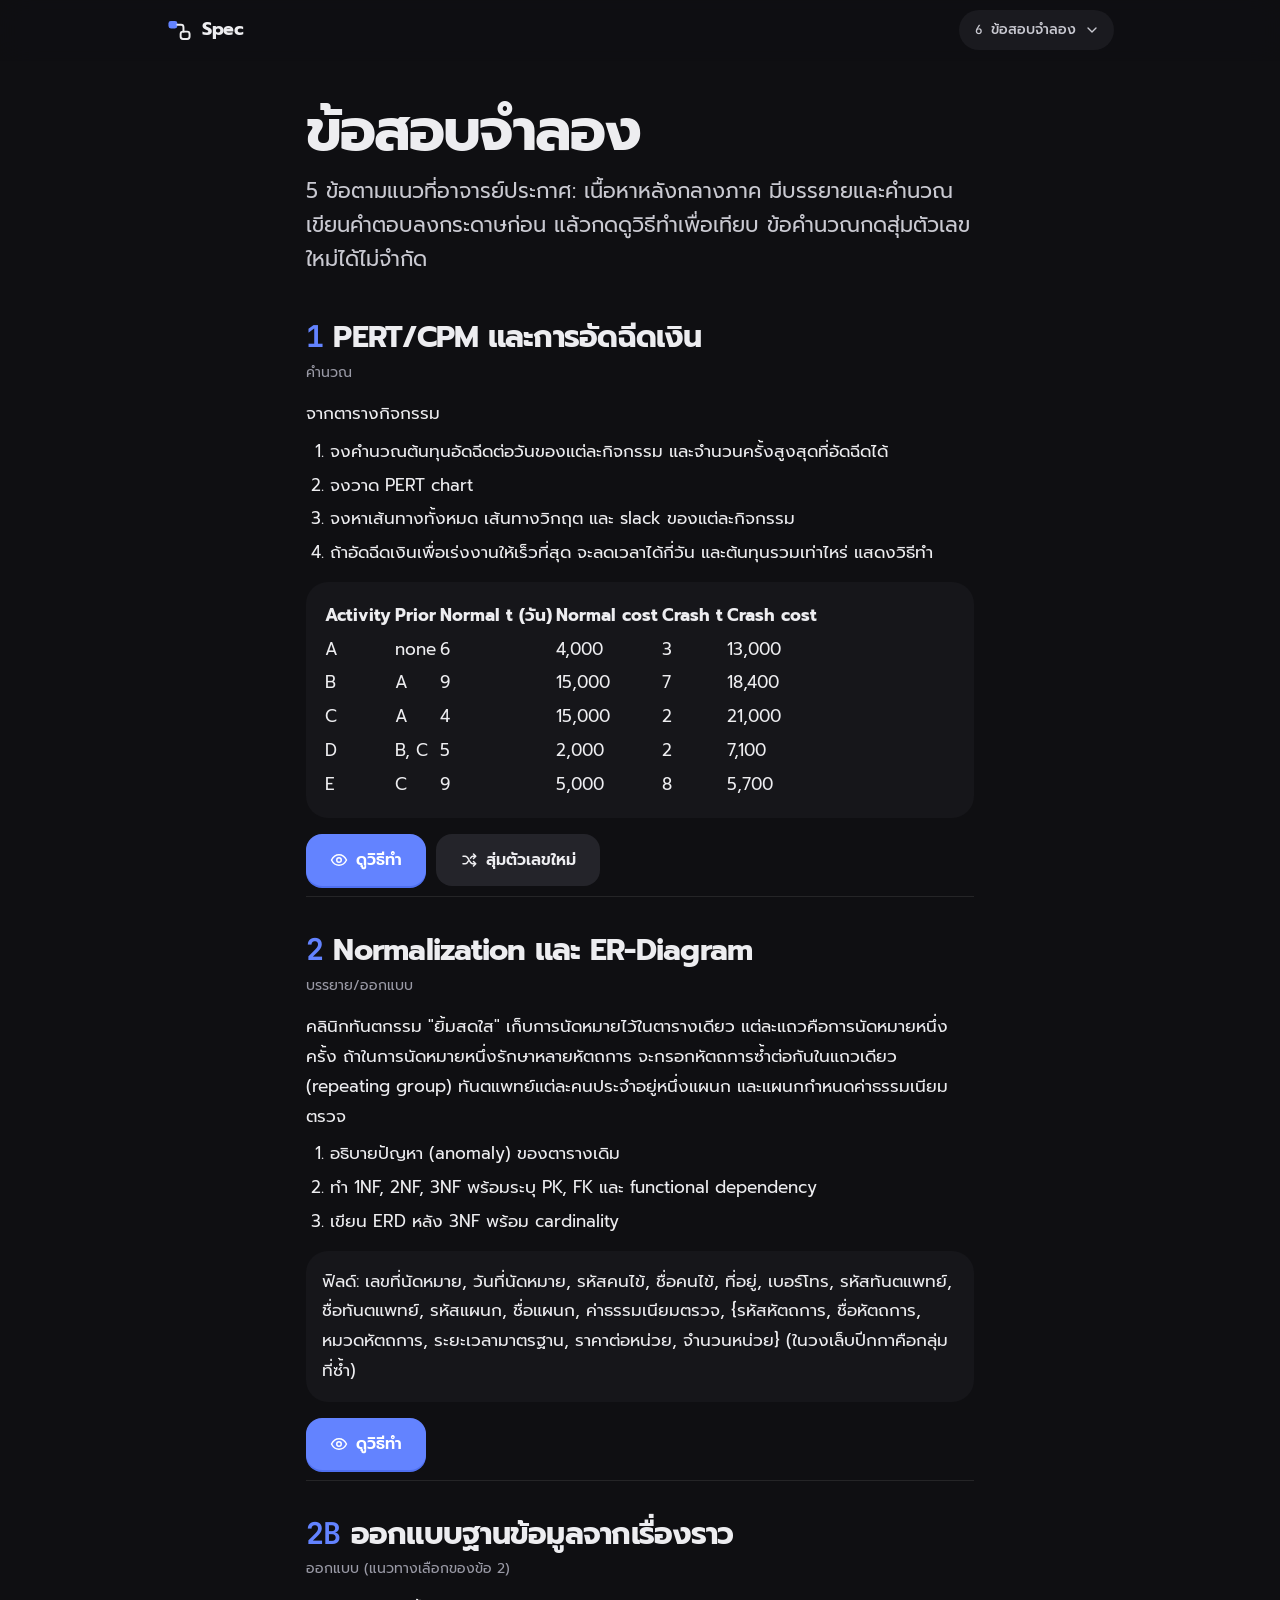
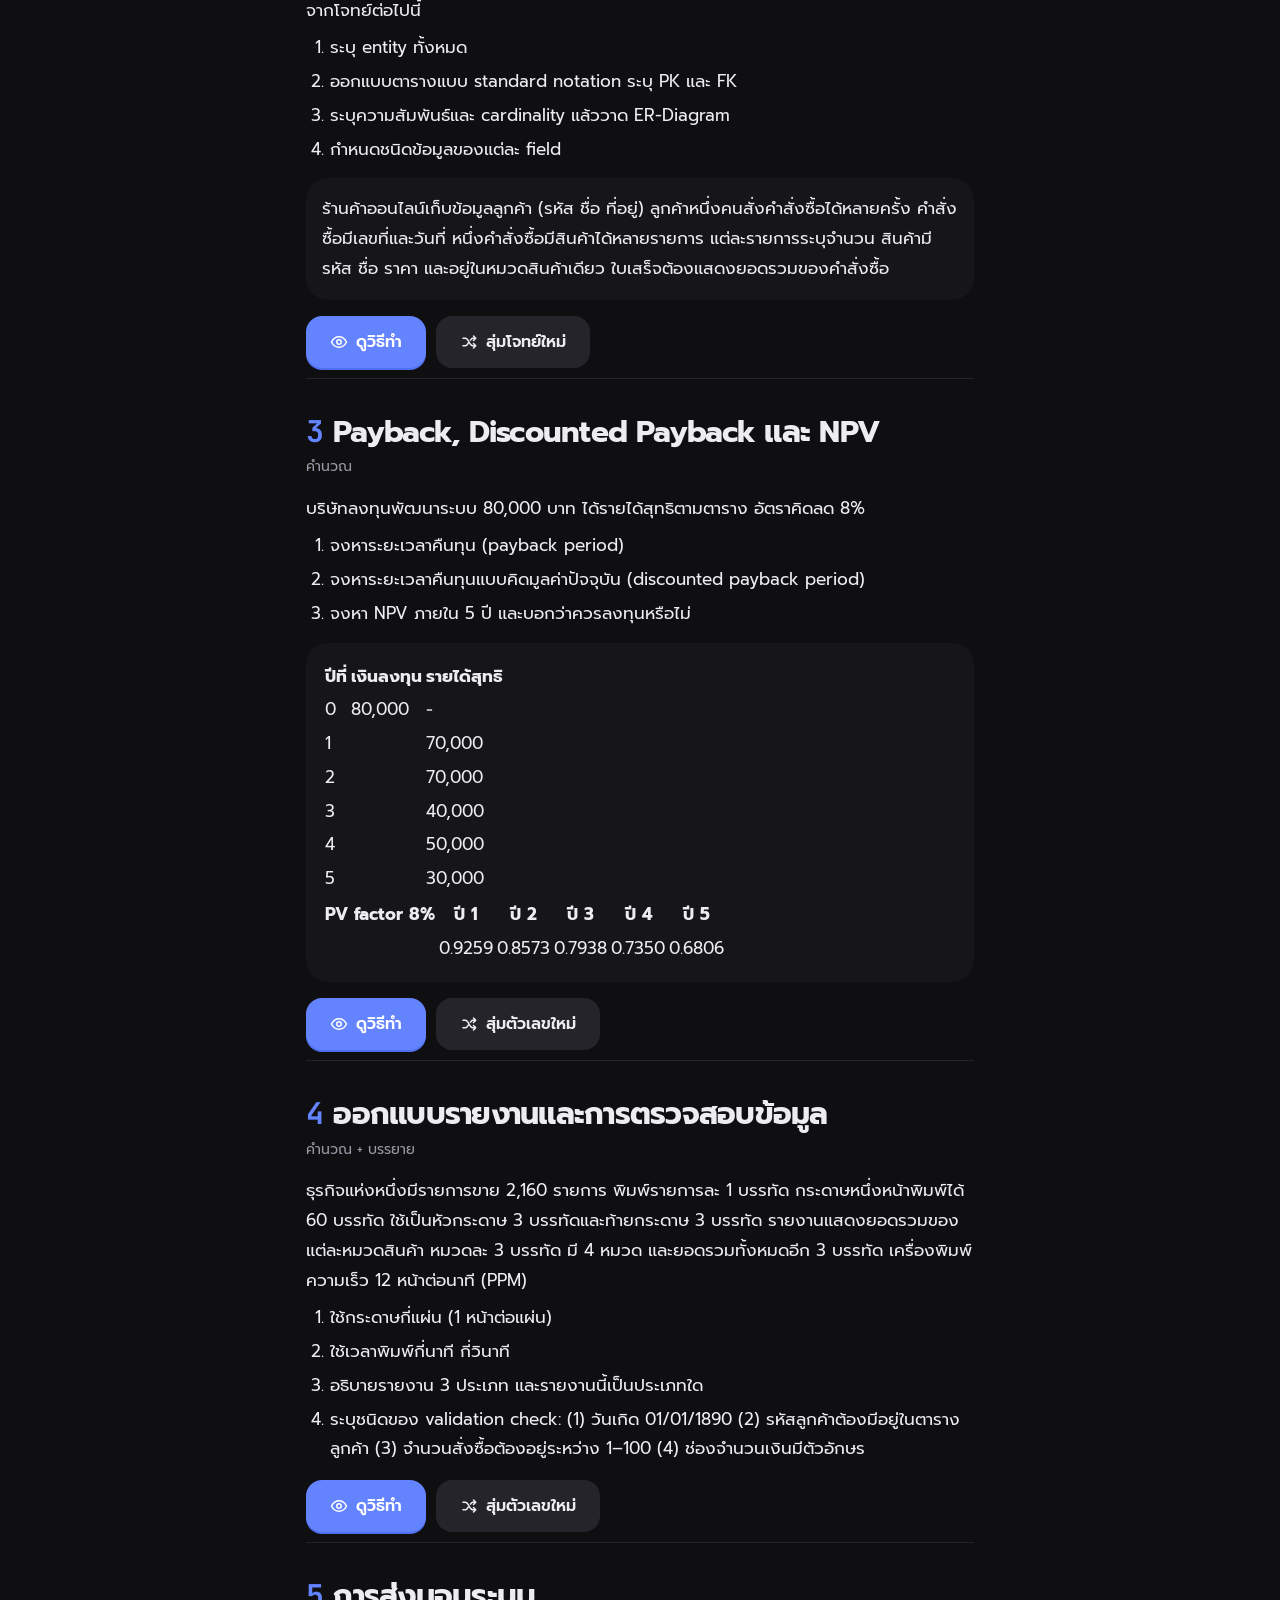
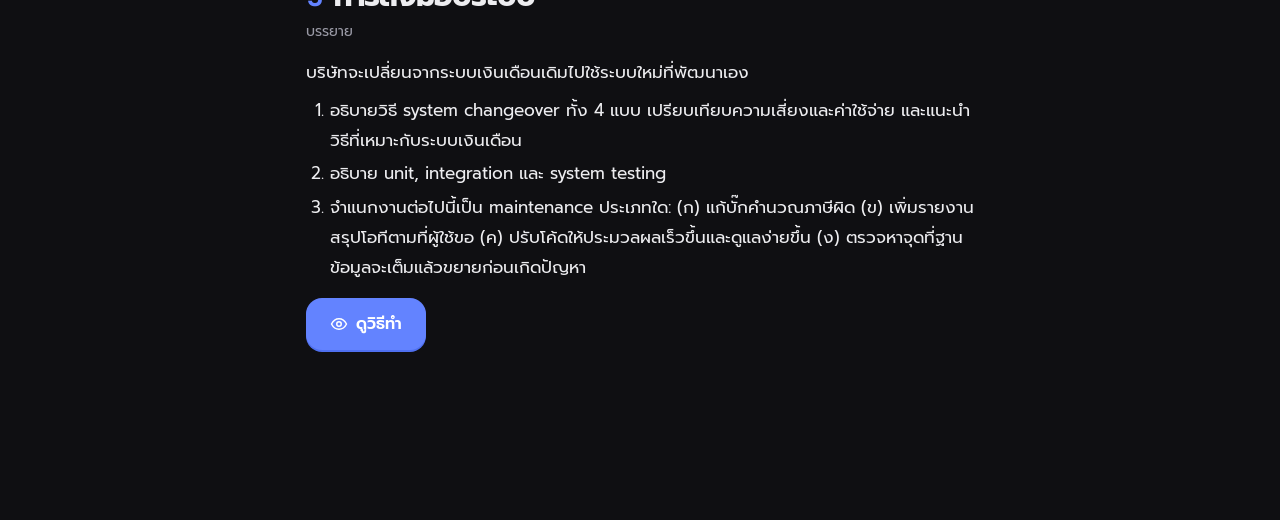
==== commit 9eaa962e: "Add scenario-to-tables database design lesson and mock exam question" ====
--- a/exam.html
+++ b/exam.html
@@ -33,6 +33,7 @@
   <div id="qs"></div>
 </main>
 <script src="assets/core.js"></script>
+<script src="assets/scenarios.js"></script>
 <script src="exam.js"></script>
 </body>
 </html>
